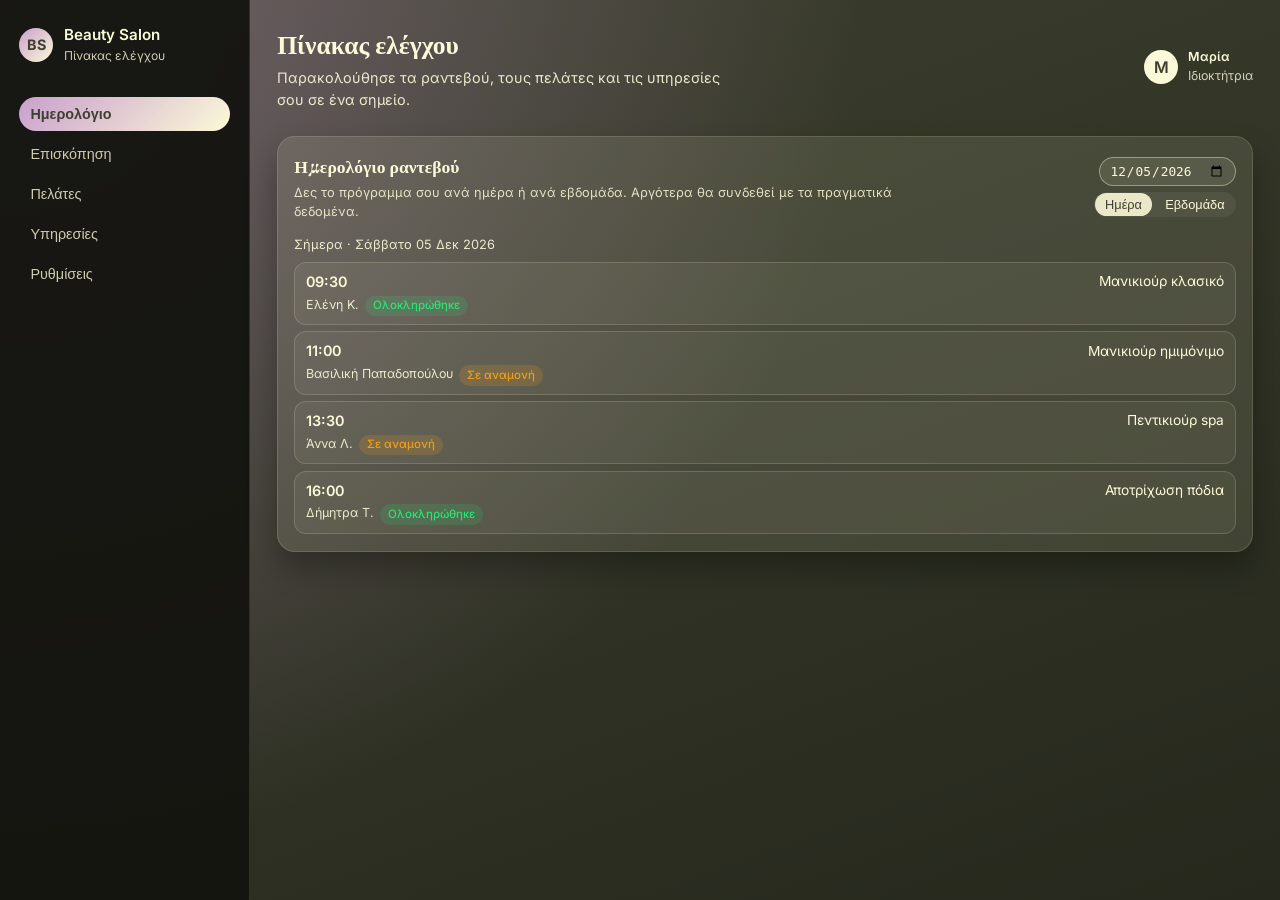
==== admin.html @ 80e21402 "Add files via upload" ====
<!DOCTYPE html>
<html lang="el">
<head>
    <meta charset="UTF-8">
    <title>Πίνακας Ελέγχου - Beauty Salon</title>
    <meta name="viewport" content="width=device-width, initial-scale=1">

    <!-- Fonts & styles -->
    <link rel="preconnect" href="https://fonts.googleapis.com">
    <link rel="preconnect" href="https://fonts.gstatic.com" crossorigin>
    <link
        href="https://fonts.googleapis.com/css2?family=Playfair+Display:wght@500;600&family=Inter:wght@400;500;600&display=swap"
        rel="stylesheet">
    <link rel="stylesheet" href="admin.css">
</head>
<body>
<div class="admin-page">
    <!-- Sidebar -->
    <aside class="admin-sidebar">
        <div class="admin-logo">
            <div class="admin-logo-mark">BS</div>
            <div class="admin-logo-text">
                <span class="admin-logo-title">Beauty Salon</span>
                <span class="admin-logo-subtitle">Πίνακας ελέγχου</span>
            </div>
        </div>

        <!-- Mobile user (shown only on small screens) -->
        <div class="admin-user admin-user--mobile">
            <div class="admin-user-avatar">Μ</div>
            <div class="admin-user-info">
                <span class="admin-user-name">Μαρία</span>
                <span class="admin-user-role">Ιδιοκτήτρια</span>
            </div>
        </div>

        <!-- Mobile navigation toggle (collapses the nav items) -->
        <button class="admin-nav-toggle" type="button" aria-label="Άνοιγμα/κλείσιμο πλοήγησης">
            Μενού
        </button>

        <nav class="admin-nav" aria-label="Κύριες ενότητες">
            <!-- 1η καρτέλα: Ημερολόγιο -->
            <button class="admin-nav-item admin-nav-item--active" data-section="calendar">
                <span class="admin-nav-label">Ημερολόγιο</span>
            </button>

            <!-- 2η καρτέλα: Επισκόπηση / πληροφορίες, στατιστικά, CRM -->
            <button class="admin-nav-item" data-section="dashboard">
                <span class="admin-nav-label">Επισκόπηση</span>
            </button>

            <button class="admin-nav-item" data-section="customers">
                <span class="admin-nav-label">Πελάτες</span>
            </button>
            <button class="admin-nav-item" data-section="services">
                <span class="admin-nav-label">Υπηρεσίες</span>
            </button>
            <button class="admin-nav-item" data-section="settings">
                <span class="admin-nav-label">Ρυθμίσεις</span>
            </button>
        </nav>

    </aside>


    <!-- Main area -->
    <main class="admin-main">
        <!-- Top bar -->
        <header class="admin-topbar">
            <div>
                <h1 class="admin-topbar-title">Πίνακας ελέγχου</h1>
                <p class="admin-topbar-subtitle">
                    Παρακολούθησε τα ραντεβού, τους πελάτες και τις υπηρεσίες σου σε ένα σημείο.
                </p>
            </div>
            <div class="admin-user">
                <div class="admin-user-avatar">Μ</div>
                <div class="admin-user-info">
                    <span class="admin-user-name">Μαρία</span>
                    <span class="admin-user-role">Ιδιοκτήτρια</span>
                </div>
            </div>
        </header>

        <!-- DASHBOARD -->
        <section class="admin-section" data-section="dashboard">


            <!-- Today’s appointments -->
            <section class="admin-block">
                <div class="admin-block-header">
                    <div>
                        <h2 class="admin-block-title">Ραντεβού σήμερα</h2>
                        <p class="admin-block-subtitle">Μια καθαρή λίστα με όλα τα σημερινά ραντεβού.</p>
                    </div>
                    <div class="admin-block-actions">
                        <input type="date" class="control control--date">
                        <select class="control">
                            <option value="">Όλοι οι τύποι</option>
                            <option value="manicure">Μανικιούρ</option>
                            <option value="pedicure">Πεντικιούρ</option>
                            <option value="wax">Αποτρίχωση</option>
                        </select>
                    </div>
                </div>

                <div class="appointments-list">
                    <article class="appointment-card">
                        <div class="appointment-main">
                            <span class="appointment-time">10:00</span>
                            <span class="appointment-service">Μανικιούρ ημιμόνιμο</span>
                        </div>
                        <div class="appointment-meta">
                            <span class="appointment-client">Βασιλική Παπαδοπούλου</span>
                            <span class="appointment-status appointment-status--completed">Ολοκληρώθηκε</span>
                        </div>
                    </article>

                    <article class="appointment-card">
                        <div class="appointment-main">
                            <span class="appointment-time">11:30</span>
                            <span class="appointment-service">Πεντικιούρ spa</span>
                        </div>
                        <div class="appointment-meta">
                            <span class="appointment-client">Άννα Λ.</span>
                            <span class="appointment-status appointment-status--pending">Σε αναμονή</span>
                        </div>
                    </article>

                    <article class="appointment-card">
                        <div class="appointment-main">
                            <span class="appointment-time">15:30</span>
                            <span class="appointment-service">Αποτρίχωση πόδια</span>
                        </div>
                        <div class="appointment-meta">
                            <span class="appointment-client">Δήμητρα Τ.</span>
                            <span class="appointment-status appointment-status--pending">Σε αναμονή</span>
                        </div>
                    </article>
                </div>
            </section>
            <!-- Quick stats -->
            <div class="admin-cards-row">
                <article class="admin-card stat-card">
                    <h2 class="stat-title">Σημερινά ραντεβού</h2>
                    <p class="stat-value">7</p>
                </article>

                <article class="admin-card stat-card">
                    <h2 class="stat-title">Νέοι πελάτες αυτή την εβδομάδα</h2>
                    <p class="stat-value">5</p> 
                </article>

                <article class="admin-card stat-card">
                    <h2 class="stat-title">Ελεύθερα slots σήμερα</h2>
                    <p class="stat-value">6</p>
                </article>
            </div>
        </section>

        <!-- CALENDAR -->
        <section class="admin-section admin-section--visible" data-section="calendar">
            <section class="admin-block">
                <div class="admin-block-header">
                    <div>
                        <h2 class="admin-block-title">Ημερολόγιο ραντεβού</h2>
                        <p class="admin-block-subtitle">
                            Δες το πρόγραμμα σου ανά ημέρα ή ανά εβδομάδα. Αργότερα θα συνδεθεί με τα πραγματικά δεδομένα.
                        </p>
                    </div>
                    <div class="admin-block-actions calendar-actions">
                        <input type="date" class="control control--date calendar-date">
                        <div class="calendar-toggle" role="tablist" aria-label="Επιλογή προβολής ημερολογίου">
                            <button
                                type="button"
                                class="control control--chip control--chip-active"
                                data-calendar-view="day"
                                aria-pressed="true">
                                Ημέρα
                            </button>
                            <button
                                type="button"
                                class="control control--chip"
                                data-calendar-view="week"
                                aria-pressed="false">
                                Εβδομάδα
                            </button>
                        </div>
                    </div>
                </div>

                <!-- DAILY VIEW (like the overview appointments) -->
                <div class="calendar-day-view">
                    <p class="calendar-day-label">Σήμερα · Πέμπτη 11 Δεκ 2025</p>

                    <div class="appointments-list appointments-list--compact">
                        <article class="appointment-card">
                            <div class="appointment-main">
                                <span class="appointment-time">09:30</span>
                                <span class="appointment-service">Μανικιούρ κλασικό</span>
                            </div>
                            <div class="appointment-meta">
                                <span class="appointment-client">Ελένη Κ.</span>
                                <span class="appointment-status appointment-status--completed">Ολοκληρώθηκε</span>
                            </div>
                        </article>

                        <article class="appointment-card">
                            <div class="appointment-main">
                                <span class="appointment-time">11:00</span>
                                <span class="appointment-service">Μανικιούρ ημιμόνιμο</span>
                            </div>
                            <div class="appointment-meta">
                                <span class="appointment-client">Βασιλική Παπαδοπούλου</span>
                                <span class="appointment-status appointment-status--pending">Σε αναμονή</span>
                            </div>
                        </article>

                        <article class="appointment-card">
                            <div class="appointment-main">
                                <span class="appointment-time">13:30</span>
                                <span class="appointment-service">Πεντικιούρ spa</span>
                            </div>
                            <div class="appointment-meta">
                                <span class="appointment-client">Άννα Λ.</span>
                                <span class="appointment-status appointment-status--pending">Σε αναμονή</span>
                            </div>
                        </article>

                        <article class="appointment-card">
                            <div class="appointment-main">
                                <span class="appointment-time">16:00</span>
                                <span class="appointment-service">Αποτρίχωση πόδια</span>
                            </div>
                            <div class="appointment-meta">
                                <span class="appointment-client">Δήμητρα Τ.</span>
                                <span class="appointment-status appointment-status--completed">Ολοκληρώθηκε</span>
                            </div>
                        </article>
                    </div>
                </div>

                <div class="calendar-week-view">
                    <p class="calendar-week-label">Εβδομάδα 09–15 Δεκ 2025</p>

                    <div class="calendar-preview">
                        <!-- ΜΟΝΟ αυτό το ορθογώνιο θα σκρολάρει οριζόντια -->
                        <div class="calendar-week-scroller">
                            <div class="calendar-week-inner">
                                <div class="calendar-preview-header">
                                    <span>Δευ</span>
                                    <span>Τρι</span>
                                    <span>Τετ</span>
                                    <span>Πεμ</span>
                                    <span>Παρ</span>
                                    <span>Σαβ</span>
                                    <span>Κυρ</span>
                                </div>
                                <div class="calendar-preview-body">
                                    <div class="calendar-column">
                                        <div class="calendar-slot calendar-slot--busy">09:30<br>Μανικιούρ</div>
                                        <div class="calendar-slot calendar-slot--busy">13:00<br>Πεντικιούρ</div>
                                        <div class="calendar-slot calendar-slot--free">17:30</div>
                                    </div>
                                    <div class="calendar-column">
                                        <div class="calendar-slot calendar-slot--busy">10:00<br>Αποτρίχωση</div>
                                        <div class="calendar-slot calendar-slot--free">14:30</div>
                                        <div class="calendar-slot calendar-slot--busy">18:00<br>Μανικιούρ</div>
                                    </div>
                                    <div class="calendar-column">
                                        <div class="calendar-slot calendar-slot--free">10:00</div>
                                        <div class="calendar-slot calendar-slot--busy">12:30<br>Πεντικιούρ</div>
                                        <div class="calendar-slot calendar-slot--busy">19:00<br>Μανικιούρ</div>
                                    </div>
                                    <div class="calendar-column">
                                        <div class="calendar-slot calendar-slot--busy">11:00<br>Αποτρίχωση</div>
                                        <div class="calendar-slot calendar-slot--free">15:30</div>
                                        <div class="calendar-slot calendar-slot--busy">19:30<br>Πεντικιούρ</div>
                                    </div>
                                    <div class="calendar-column">
                                        <div class="calendar-slot calendar-slot--busy">09:00<br>Μανικιούρ</div>
                                        <div class="calendar-slot calendar-slot--busy">13:30<br>Αποτρίχωση</div>
                                        <div class="calendar-slot calendar-slot--free">18:30</div>
                                    </div>
                                    <div class="calendar-column">
                                        <div class="calendar-slot calendar-slot--free">11:00</div>
                                        <div class="calendar-slot calendar-slot--busy">15:00<br>Πεντικιούρ</div>
                                        <div class="calendar-slot calendar-slot--busy">18:00<br>Μανικιούρ</div>
                                    </div>
                                    <div class="calendar-column">
                                        <div class="calendar-slot calendar-slot--busy">10:30<br>Μανικιούρ</div>
                                        <div class="calendar-slot calendar-slot--busy">13:30<br>Πεντικιούρ</div>
                                        <div class="calendar-slot calendar-slot--free">17:00</div>
                                    </div>
                                </div>
                            </div>
                        </div>
                    </div>
                </div>

            </section>
        </section>


        <!-- CUSTOMERS -->
        <section class="admin-section" data-section="customers">
            <section class="admin-block">
                <div class="admin-block-header">
                    <div>
                        <h2 class="admin-block-title">Πελάτες</h2>
                        <p class="admin-block-subtitle">
                            Λίστα με τους πελάτες σου. Αργότερα θα μπορείς να βλέπεις ιστορικό ραντεβού.
                        </p>
                    </div>
                    <div class="admin-block-actions">
                        <input type="search" class="control"
                               placeholder="Αναζήτηση ονόματος ή τηλεφώνου...">
                    </div>
                </div>

                <div class="table-shell">
                    <div class="table-header">
                        <span>Όνομα</span>
                        <span>Τηλέφωνο</span>
                        <span>Τελευταίο ραντεβού</span>
                        <span>Σημειώσεις</span>
                    </div>
                    <div class="table-row">
                        <span>Βασιλική Παπαδοπούλου</span>
                        <span>69XXXXXXXX</span>
                        <span>10/12/2025 · Μανικιούρ</span>
                        <span>Προτιμά απογεύματα</span>
                    </div>
                    <div class="table-row">
                        <span>Άννα Λ.</span>
                        <span>69XXXXXXXX</span>
                        <span>09/12/2025 · Πεντικιούρ</span>
                        <span></span>
                    </div>
                    <div class="table-row">
                        <span>Δήμητρα Τ.</span>
                        <span>69XXXXXXXX</span>
                        <span>08/12/2025 · Αποτρίχωση</span>
                        <span>Ευαισθησία στο κερί</span>
                    </div>
                </div>
            </section>
        </section>

        <!-- SERVICES -->
        <section class="admin-section" data-section="services">
            <section class="admin-block">
                <div class="admin-block-header">
                    <div>
                        <h2 class="admin-block-title">Υπηρεσίες & τιμές</h2>
                        <p class="admin-block-subtitle">
                            Διαχείριση υπηρεσιών, διάρκειας και τιμών. Θα συνδεθεί με τη φόρμα κράτησης.
                        </p>
                    </div>
                    <div class="admin-block-actions">
                        <button class="control control--chip">+ Νέα υπηρεσία</button>
                    </div>
                </div>

                <div class="table-shell table-shell--compact">
                    <div class="table-header">
                        <span>Κατηγορία</span>
                        <span>Υπηρεσία</span>
                        <span>Διάρκεια</span>
                        <span>Τιμή</span>
                    </div>
                    <div class="table-row">
                        <span>Μανικιούρ</span>
                        <span>Μανικιούρ ημιμόνιμο</span>
                        <span>60'</span>
                        <span>25€</span>
                    </div>
                    <div class="table-row">
                        <span>Πεντικιούρ</span>
                        <span>Πεντικιούρ spa</span>
                        <span>70'</span>
                        <span>30€</span>
                    </div>
                    <div class="table-row">
                        <span>Αποτρίχωση</span>
                        <span>Αποτρίχωση πόδια</span>
                        <span>45'</span>
                        <span>22€</span>
                    </div>
                </div>
            </section>
        </section>

        <!-- SETTINGS -->
        <section class="admin-section" data-section="settings">
            <section class="admin-block">
                <div class="admin-block-header">
                    <div>
                        <h2 class="admin-block-title">Ρυθμίσεις καταστήματος</h2>
                        <p class="admin-block-subtitle">
                            Βασικές ρυθμίσεις που θα συνδεθούν με τη βάση δεδομένων (ωράριο, προσωπικό, κ.λπ.).
                        </p>
                    </div>
                </div>

                <div class="settings-grid">
                    <div class="field">
                        <label class="field-label">Όνομα καταστήματος</label>
                        <input type="text" class="control-input" value="Beauty Salon Θεσσαλονίκη">
                    </div>
                    <div class="field">
                        <label class="field-label">Τηλέφωνο επικοινωνίας</label>
                        <input type="tel" class="control-input" value="2310XXXXXX">
                    </div>
                    <div class="field">
                        <label class="field-label">Διεύθυνση</label>
                        <input type="text" class="control-input" value="Κέντρο Θεσσαλονίκης">
                    </div>
                    <div class="field">
                        <label class="field-label">Ωράριο λειτουργίας (π.χ. 10:00–20:00)</label>
                        <input type="text" class="control-input" value="Δευ–Σαβ · 10:00–20:00">
                    </div>
                </div>

                <p class="settings-note">
                    Αυτές οι τιμές είναι μόνο για εμφάνιση στο frontend προς το παρόν.
                    Όταν φτιάξουμε τη βάση δεδομένων, θα τις αποθηκεύουμε μόνιμα.
                </p>
            </section>
        </section>
    </main>
</div>

<script>
    document.addEventListener('DOMContentLoaded', function () {
        /* === ΠΛΟΗΓΗΣΗ (όπως πριν) ======================================= */
        const navItems = document.querySelectorAll('.admin-nav-item');
        const sections = document.querySelectorAll('.admin-section');
        const nav = document.querySelector('.admin-nav');
        const navToggle = document.querySelector('.admin-nav-toggle');

        // Mobile: open/close navigation
        if (nav && navToggle) {
            navToggle.addEventListener('click', () => {
                nav.classList.toggle('admin-nav--open');
            });
        }

        // Switch sections + close menu on selection (mobile)
        navItems.forEach(item => {
            item.addEventListener('click', () => {
                const target = item.dataset.section;

                navItems.forEach(i => {
                    i.classList.toggle('admin-nav-item--active', i === item);
                });

                sections.forEach(section => {
                    section.classList.toggle(
                        'admin-section--visible',
                        section.dataset.section === target
                    );
                });

                if (nav && nav.classList.contains('admin-nav--open')) {
                    nav.classList.remove('admin-nav--open');
                }
            });
        });

        /* === ΒΟΗΘΗΤΙΚΑ ΓΙΑ ΗΜΕΡΟΜΗΝΙΕΣ ================================ */
        const dayNamesFull = [
            'Κυριακή', 'Δευτέρα', 'Τρίτη', 'Τετάρτη',
            'Πέμπτη', 'Παρασκευή', 'Σάββατο'
        ];
        const monthNamesShort = [
            'Ιαν', 'Φεβ', 'Μαρ', 'Απρ', 'Μάι', 'Ιουν',
            'Ιουλ', 'Αυγ', 'Σεπ', 'Οκτ', 'Νοε', 'Δεκ'
        ];

        function startOfDay(d) {
            return new Date(d.getFullYear(), d.getMonth(), d.getDate());
        }

        function toISODate(d) {
            const y = d.getFullYear();
            const m = String(d.getMonth() + 1).padStart(2, '0');
            const day = String(d.getDate()).padStart(2, '0');
            return `${y}-${m}-${day}`;
        }

        const today = startOfDay(new Date());
        const todayISO = toISODate(today);

        /* === ΟΛΑ ΤΑ date inputs: σημερινή τιμή + μπλοκάρουμε παρελθόν === */
        const allDateInputs = document.querySelectorAll('input[type="date"].control--date');
        allDateInputs.forEach(input => {
            input.value = todayISO;
            input.min = todayISO;

            // Μην δέχεσαι πληκτρολόγηση (αλλά άφησε τα clicks για τον picker)
            input.addEventListener('keydown', function (e) {
                // Επιτρέπουμε μόνο Tab για πλοήγηση με πληκτρολόγιο
                if (e.key !== 'Tab') {
                    e.preventDefault();
                }
            });
        });


        /* === CALENDAR: day/week toggle + labels από το date ============ */
        const calendarDateInput = document.querySelector('.calendar-date');
        const calendarDayView = document.querySelector('.calendar-day-view');
        const calendarWeekView = document.querySelector('.calendar-week-view');
        const calendarDayLabel = document.querySelector('.calendar-day-label');
        const calendarWeekLabel = document.querySelector('.calendar-week-label');
        const calendarViewButtons = document.querySelectorAll('[data-calendar-view]');

        let currentCalendarView = 'day';

        function updateCalendarLabels(selectedDate) {
            const base = startOfDay(selectedDate);
            const isToday = base.getTime() === today.getTime();
            const weekday = base.getDay(); // 0 = Κυριακή
            const dd = String(base.getDate()).padStart(2, '0');
            const monthIndex = base.getMonth();
            const year = base.getFullYear();
            const dayNameFull = dayNamesFull[weekday];

            // Label για Ημέρα
            if (calendarDayLabel) {
                const prefix = isToday ? 'Σήμερα · ' : '';
                calendarDayLabel.textContent =
                    `${prefix}${dayNameFull} ${dd} ${monthNamesShort[monthIndex]} ${year}`;
            }

            // Label για Εβδομάδα (Δευτέρα–Κυριακή)
            if (calendarWeekLabel) {
                // Μετατροπή: 0=Κυρ -> 6, 1=Δευ -> 0 κ.λπ.
                const daysFromMonday = (weekday + 6) % 7;
                const monday = new Date(base);
                monday.setDate(base.getDate() - daysFromMonday);
                const sunday = new Date(monday);
                sunday.setDate(monday.getDate() + 6);

                const ddStart = String(monday.getDate()).padStart(2, '0');
                const ddEnd = String(sunday.getDate()).padStart(2, '0');
                const monthStart = monthNamesShort[monday.getMonth()];
                const monthEnd = monthNamesShort[sunday.getMonth()];
                const yearStart = monday.getFullYear();
                const yearEnd = sunday.getFullYear();

                let label;
                if (yearStart === yearEnd && monthStart === monthEnd) {
                    label = `Εβδομάδα ${ddStart}–${ddEnd} ${monthStart} ${yearStart}`;
                } else if (yearStart === yearEnd) {
                    label = `Εβδομάδα ${ddStart} ${monthStart} – ${ddEnd} ${monthEnd} ${yearStart}`;
                } else {
                    label = `Εβδομάδα ${ddStart} ${monthStart} ${yearStart} – ${ddEnd} ${monthEnd} ${yearEnd}`;
                }
                calendarWeekLabel.textContent = label;
            }
        }

        if (calendarDateInput) {
            // Initial labels με τη σημερινή μέρα
            calendarDateInput.value = todayISO;
            updateCalendarLabels(today);

            // Όλο το tile να ανοίγει τον picker
            calendarDateInput.addEventListener('click', function () {
                if (typeof calendarDateInput.showPicker === 'function') {
                    calendarDateInput.showPicker();
                }
            });

            // Όταν αλλάζει η ημερομηνία
            calendarDateInput.addEventListener('change', function () {
                if (!calendarDateInput.value) return;

                const picked = new Date(calendarDateInput.value + 'T00:00:00');
                const basePicked = startOfDay(picked);

                // Αν παρ' όλα αυτά επιλεγεί παρελθοντική ημερομηνία, επαναφορά στο σήμερα
                if (basePicked < today) {
                    calendarDateInput.value = todayISO;
                    updateCalendarLabels(today);
                    return;
                }

                updateCalendarLabels(basePicked);
            });
        }

        // Toggle Ημέρα / Εβδομάδα
        if (calendarViewButtons.length && calendarDayView && calendarWeekView) {
            calendarViewButtons.forEach(button => {
                button.addEventListener('click', () => {
                    const view = button.dataset.calendarView;
                    currentCalendarView = view;

                    calendarViewButtons.forEach(btn => {
                        const isActive = btn === button;
                        btn.classList.toggle('control--chip-active', isActive);
                        btn.setAttribute('aria-pressed', isActive ? 'true' : 'false');
                    });

                    if (view === 'week') {
                        calendarDayView.style.display = 'none';
                        calendarWeekView.style.display = 'block';
                    } else {
                        calendarDayView.style.display = 'block';
                        calendarWeekView.style.display = 'none';
                    }
                });
            });
        }
    });
</script>




</body>
</html>
---- admin.css ----
/* Palette
   Dark:  #3D402F
   Light: #FCF9D8
   Accent:#C99FCD
*/

*,
*::before,
*::after {
    box-sizing: border-box;
}

html,
body {
    margin: 0;
    padding: 0;
    overflow-x: hidden;
}

body {
    font-family: "Inter", system-ui, -apple-system, BlinkMacSystemFont, "Segoe UI", sans-serif;
    background:
        radial-gradient(circle at top left, rgba(201, 159, 205, 0.4), transparent 55%),
        linear-gradient(160deg, #3D402F, #26281D);
    color: #FCF9D8;
    min-height: 100vh;
    line-height: 1.5;
}

/* Layout */

.admin-page {
    min-height: 100vh;
    display: flex;
}

.admin-sidebar {
    width: 250px;
    padding: 1.5rem 1.2rem;
    background: rgba(20, 20, 16, 0.96);
    border-right: 1px solid rgba(252, 249, 216, 0.12);
    display: flex;
    flex-direction: column;
    gap: 2rem;
}

.admin-main {
    flex: 1;
    padding: 1.5rem 1.7rem 2rem;
    max-width: 1100px;
    margin: 0 auto;
}

/* Logo */

.admin-logo {
    display: flex;
    align-items: center;
    gap: 0.7rem;
}

.admin-logo-mark {
    width: 34px;
    height: 34px;
    border-radius: 999px;
    background: linear-gradient(135deg, #C99FCD, #FCF9D8);
    color: #3D402F;
    display: flex;
    align-items: center;
    justify-content: center;
    font-weight: 700;
    font-size: 0.9rem;
}

.admin-logo-text {
    display: flex;
    flex-direction: column;
}

.admin-logo-title {
    font-weight: 600;
    font-size: 0.95rem;
}

.admin-logo-subtitle {
    font-size: 0.76rem;
    opacity: 0.8;
}

/* Sidebar navigation */

.admin-nav {
    display: flex;
    flex-direction: column;
    gap: 0.4rem;
}

.admin-nav-item {
    border: none;
    background: transparent;
    color: rgba(252, 249, 216, 0.8);
    padding: 0.55rem 0.7rem;
    border-radius: 999px;
    cursor: pointer;
    text-align: left;
    font-size: 0.9rem;
    transition:
        background-color 0.15s ease,
        color 0.15s ease,
        transform 0.1s ease;
}

.admin-nav-item:hover {
    background-color: rgba(252, 249, 216, 0.08);
    transform: translateX(2px);
}

.admin-nav-item--active {
    background: linear-gradient(135deg, #C99FCD, #FCF9D8);
    color: #3D402F;
    font-weight: 600;
}

/* Top bar */

.admin-topbar {
    display: flex;
    align-items: center;
    justify-content: space-between;
    gap: 1rem;
    margin-bottom: 1.6rem;
}

.admin-topbar-title {
    margin: 0;
    font-family: "Playfair Display", serif;
    font-weight: 600;
    font-size: 1.6rem;
}

.admin-topbar-subtitle {
    margin: 0.3rem 0 0;
    font-size: 0.9rem;
    max-width: 28rem;
    opacity: 0.9;
}

/* User profile */

.admin-user {
    display: flex;
    align-items: center;
    gap: 0.6rem;
}

.admin-user-avatar {
    width: 34px;
    height: 34px;
    border-radius: 999px;
    background-color: #FCF9D8;
    color: #3D402F;
    display: flex;
    align-items: center;
    justify-content: center;
    font-weight: 600;
}

.admin-user-info {
    display: flex;
    flex-direction: column;
    font-size: 0.78rem;
}

.admin-user-name {
    font-weight: 600;
}

.admin-user-role {
    opacity: 0.8;
}

/* Mobile-specific user & nav toggle (hidden by default) */
.admin-user--mobile {
    display: none;
}

.admin-nav-toggle {
    display: none;
}


/* Sections */

.admin-section {
    display: none;
}

.admin-section--visible {
    display: block;
}

/* Cards & blocks */

.admin-cards-row {
    display: grid;
    grid-template-columns: repeat(3, minmax(0, 1fr));
    gap: 1rem;
    margin-bottom: 1.5rem;
}

.admin-card {
    background-color: rgba(252, 249, 216, 0.1);
    border-radius: 18px;
    padding: 0.9rem 1rem;
    border: 1px solid rgba(252, 249, 216, 0.14);
    box-shadow: 0 14px 26px rgba(0, 0, 0, 0.25);
}

.stat-title {
    margin: 0 0 0.3rem;
    font-size: 0.85rem;
    opacity: 0.9;
}

.stat-value {
    margin: 0;
    font-family: "Playfair Display", serif;
    font-size: 1.5rem;
}

.stat-note {
    margin: 0.3rem 0 0;
    font-size: 0.76rem;
    opacity: 0.85;
}

.admin-block {
    background-color: rgba(252, 249, 216, 0.1);
    border-radius: 18px;
    padding: 1rem 1rem 1.1rem;
    border: 1px solid rgba(252, 249, 216, 0.14);
    box-shadow: 0 16px 30px rgba(0, 0, 0, 0.3);
    margin-bottom: 1.4rem;
}

.admin-block-header {
    display: flex;
    align-items: center;
    justify-content: space-between;
    gap: 1rem;
    margin-bottom: 0.9rem;
}

.admin-block-title {
    margin: 0;
    font-family: "Playfair Display", serif;
    font-size: 1.1rem;
}

.admin-block-subtitle {
    margin: 0.2rem 0 0;
    font-size: 0.8rem;
    opacity: 0.85;
}

.admin-block-actions {
    display: flex;
    flex-wrap: wrap;
    gap: 0.4rem;
    justify-content: flex-end;
}

/* Controls */

.control {
    border-radius: 999px;
    border: 1px solid rgba(252, 249, 216, 0.4);
    background-color: rgba(252, 249, 216, 0.1);
    color: #FCF9D8;
    padding: 0.35rem 0.7rem;
    font-size: 0.8rem;
    min-width: 0;
    cursor: pointer;
}

.control--date {
    padding: 0.3rem 0.6rem;
    cursor: pointer; /* ολόκληρο το tile δείχνει ότι είναι clickable */
}

.control--date::-webkit-calendar-picker-indicator {
    cursor: pointer; /* και το εικονίδιο */
}


.control--chip {
    background-color: transparent;
}

.control--chip-active {
    background-color: rgba(252, 249, 216, 0.9);
    color: #3D402F;
    border-color: rgba(252, 249, 216, 0.9);
}

/* Inputs in settings */

.control-input {
    width: 100%;
    border-radius: 10px;
    border: 1px solid rgba(252, 249, 216, 0.4);
    background-color: rgba(252, 249, 216, 0.08);
    color: #FCF9D8;
    padding: 0.4rem 0.6rem;
    font-size: 0.85rem;
}

/* Appointments list */

.appointments-list {
    display: flex;
    flex-direction: column;
    gap: 0.5rem;
}

.appointment-card {
    padding: 0.55rem 0.7rem;
    border-radius: 12px;
    background-color: rgba(252, 249, 216, 0.06);
    border: 1px solid rgba(252, 249, 216, 0.16);
    display: flex;
    flex-direction: column;
    gap: 0.2rem;
}

.appointment-main {
    display: flex;
    align-items: center;
    justify-content: space-between;
    gap: 0.6rem;
}

.appointment-time {
    font-weight: 600;
    font-size: 0.9rem;
}

.appointment-service {
    font-size: 0.86rem;
}

.appointment-meta {
    display: flex;
    flex-wrap: wrap;
    gap: 0.4rem;
    font-size: 0.78rem;
    opacity: 0.9;
}

.appointment-status {
    padding: 0.1rem 0.5rem;
    border-radius: 999px;
    font-size: 0.72rem;
    font-weight: 500;
    white-space: nowrap;
}

.appointment-status--completed {
    background-color: rgba(36, 243, 119, 0.15);
    color: #24f377;
}

.appointment-status--pending {
    background-color: rgba(254, 165, 23, 0.18);
    color: #fea517;
}

/* Compact list variant for calendar day view */
.appointments-list--compact {
    gap: 0.4rem;
}

.appointments-list--compact .appointment-card {
    padding: 0.5rem 0.65rem;
}


/* Calendar preview (admin, not client one) */

.calendar-preview {
    margin-top: 0.3rem;
}

.calendar-scroll {
    width: 100%;
}

.calendar-preview-header {
    display: grid;
    grid-template-columns: repeat(7, minmax(0, 1fr));
    gap: 0.2rem;
    font-size: 0.7rem;
    opacity: 0.85;
}

.calendar-preview-header span {
    text-align: center;
}

.calendar-preview-body {
    margin-top: 0.4rem;
    display: grid;
    grid-template-columns: repeat(7, minmax(0, 1fr));
    gap: 0.3rem;
}

.calendar-column {
    display: flex;
    flex-direction: column;
    gap: 0.3rem;
}

.calendar-slot {
    border-radius: 10px;
    padding: 0.35rem 0.3rem;
    font-size: 0.72rem;
    text-align: center;
}

.calendar-slot--busy {
    background-color: rgba(201, 159, 205, 0.3);
    border: 1px solid rgba(201, 159, 205, 0.8);
}

.calendar-slot--free {
    background-color: rgba(252, 249, 216, 0.05);
    border: 1px dashed rgba(252, 249, 216, 0.25);
}


/* Calendar: day / week mode */

.calendar-actions {
    display: flex;
    flex-wrap: wrap;
    gap: 0.4rem;
    justify-content: flex-end;
    align-items: center;
}

.calendar-toggle {
    display: inline-flex;
    align-items: center;
    gap: 0.15rem;
    padding: 0.05rem;
    border-radius: 999px;
    background-color: rgba(252, 249, 216, 0.06);
}

.calendar-toggle .control--chip {
    border-radius: 999px;
    border: none;
    padding: 0.25rem 0.65rem;
    background-color: transparent;
}

.calendar-toggle .control--chip.control--chip-active {
    background-color: rgba(252, 249, 216, 0.9);
    color: #3D402F;
}

.calendar-day-view,
.calendar-week-view {
    margin-top: 0.6rem;
}

.calendar-week-view {
    display: none; /* default: εμφανίζεται η Ημέρα */
}

.calendar-day-label,
.calendar-week-label {
    margin: 0 0 0.45rem;
    font-size: 0.8rem;
    opacity: 0.9;
}


/* Table-like lists (customers, services) */

.table-shell {
    border-radius: 14px;
    overflow: hidden;
    border: 1px solid rgba(252, 249, 216, 0.16);
    background-color: rgba(252, 249, 216, 0.03);
    font-size: 0.78rem;
}

.table-shell--compact {
    font-size: 0.76rem;
}

.table-header,
.table-row {
    display: grid;
    grid-template-columns: 1.4fr 1fr 1.2fr 1.2fr;
    gap: 0.5rem;
    padding: 0.45rem 0.7rem;
}

.table-header {
    background-color: rgba(252, 249, 216, 0.12);
    font-weight: 600;
}

.table-row:nth-child(odd) {
    background-color: rgba(252, 249, 216, 0.03);
}

.table-row:nth-child(even) {
    background-color: rgba(252, 249, 216, 0.06);
}

/* Settings */

.settings-grid {
    display: grid;
    grid-template-columns: 1fr 1fr;
    gap: 0.8rem 1rem;
    margin-top: 0.4rem;
}

.field {
    margin-bottom: 0.3rem;
}

.field-label {
    display: block;
    font-size: 0.78rem;
    margin-bottom: 0.15rem;
}

.settings-note {
    margin-top: 0.8rem;
    font-size: 0.74rem;
    opacity: 0.85;
}

/* Responsive */

@media (max-width: 900px) {
    .admin-page {
        flex-direction: column;
    }

    .admin-sidebar {
        width: 100%;
        flex-direction: row;
        align-items: center;
        justify-content: space-between;
        padding: 0.8rem 1rem;
    }

    .admin-nav {
        flex-direction: row;
        justify-content: flex-end;
        flex-wrap: wrap;
        gap: 0.2rem;
    }

    .admin-main {
        padding: 1.2rem 1rem 1.7rem;
    }

    .admin-cards-row {
        grid-template-columns: 1fr;
    }

    .admin-block-header {
        flex-direction: column;
        align-items: flex-start;
    }

    .appointments-list {
        gap: 0.45rem;
    }

    .table-header,
    .table-row {
        grid-template-columns: 1.2fr 1fr 1.1fr 1.1fr;
    }

    .settings-grid {
        grid-template-columns: 1fr;
    }
}

@media (max-width: 600px) {
    /* Main content – slightly more padding, feels like app screen */
    .admin-main {
        padding: 1rem 0.85rem 1.5rem;
    }

    /* Sticky mobile header with brand + user */
    .admin-sidebar {
        width: 100%;
        flex-wrap: wrap;
        align-items: center;
        justify-content: space-between;
        padding: 0.6rem 0.9rem 0.4rem;
        border-right: none;
        border-bottom: 1px solid rgba(252, 249, 216, 0.14);
        background: rgba(20, 20, 16, 0.98);
        position: sticky;
        top: 0;
        z-index: 30;
        box-shadow: 0 10px 22px rgba(0, 0, 0, 0.45);
    }

    .admin-logo {
        flex: 1 1 auto;
    }

    /* User on the right in header, only name to keep it clean */
    .admin-user--mobile {
        display: flex;
        align-items: center;
        gap: 0.4rem;
        font-size: 0.8rem;
    }

    .admin-user--mobile .admin-user-role {
        display: none;
    }

    /* Hide user again inside content header */
    .admin-topbar .admin-user {
        display: none;
    }

    /* "Μενού" – compact pill, not full-width */
    .admin-nav-toggle {
        display: inline-flex;
        align-items: center;
        gap: 0.35rem;
        margin-top: 0.5rem;
        padding: 0.28rem 0.9rem;
        border-radius: 999px;
        border: 1px solid rgba(252, 249, 216, 0.35);
        background: rgba(252, 249, 216, 0.08);
        color: #FCF9D8;
        font-size: 0.8rem;
        cursor: pointer;
    }

    .admin-nav-toggle::after {
        content: "▾";
        font-size: 0.72rem;
        opacity: 0.9;
    }

    /* Collapsed nav as small card under header */
    .admin-nav {
        display: none;
        flex-direction: column;
        gap: 0.2rem;
        flex-basis: 100%;
        margin-top: 0.25rem;
        padding: 0.35rem 0.55rem 0.4rem;
        border-radius: 12px;
        background: rgba(0, 0, 0, 0.55);
    }

    .admin-nav.admin-nav--open {
        display: flex;
    }

    .admin-nav-item {
        text-align: left;
        padding: 0.35rem 0.5rem;
        font-size: 0.8rem;
    }

    /* Content header below the sticky bar */
    .admin-topbar {
        flex-direction: column;
        align-items: flex-start;
        gap: 0.3rem;
        margin-top: 1rem;
        margin-bottom: 1.2rem;
    }

    .admin-topbar-title {
        font-size: 1.4rem;
    }

    .admin-topbar-subtitle {
        font-size: 0.82rem;
        max-width: none;
    }

    /* Cards a bit tighter on mobile */
    .admin-block {
        padding: 0.85rem 0.9rem 1rem;
    }

    .appointment-card {
        padding: 0.5rem 0.65rem;
    }

        /* Calendar – mobile layout improvements */

    /* Stack date + view toggle nicely */
    .calendar-actions {
        flex-direction: column;
        align-items: stretch;
        gap: 0.5rem;
    }

    .calendar-actions .control--date {
        width: 100%;
        font-size: 0.85rem;
    }

    .calendar-toggle {
        align-self: flex-start;
    }

    .calendar-day-view,
    .calendar-week-view {
        margin-top: 0.8rem;
    }

    .calendar-day-label,
    .calendar-week-label {
        font-size: 0.8rem;
    }

    /* Daily compact list */
    .appointments-list--compact {
        gap: 0.35rem;
    }

    .appointments-list--compact .appointment-card {
        padding: 0.45rem 0.55rem;
    }

    .appointments-list--compact .appointment-main {
        gap: 0.4rem;
    }

    .appointments-list--compact .appointment-time {
        font-size: 0.9rem;
    }

    .appointments-list--compact .appointment-service {
        font-size: 0.85rem;
    }

    .appointments-list--compact .appointment-meta {
        flex-wrap: wrap;
        gap: 0.3rem;
        margin-top: 0.2rem;
    }


        /* Weekly calendar – on mobile only the weekly grid scrolls horizontally */
    .calendar-week-view .calendar-preview {
        overflow-x: auto;                  /* scrollable area */
        -webkit-overflow-scrolling: touch; /* smooth swipe */
    }

    /* Turn the weekly grid into a horizontal strip */
    .calendar-week-view .calendar-preview-header,
    .calendar-week-view .calendar-preview-body {
        display: flex;                     /* override desktop grid */
        gap: 0.35rem;
        min-width: max-content;            /* width grows with columns */
    }

    /* Each day = fixed-width column; total width > card on mobile */
    .calendar-week-view .calendar-preview-header span,
    .calendar-week-view .calendar-column {
        flex: 0 0 110px;                   /* ~7 × 110px = 770px */
    }

    .calendar-week-view .calendar-column {
        display: flex;
        flex-direction: column;
        gap: 0.3rem;
    }



}
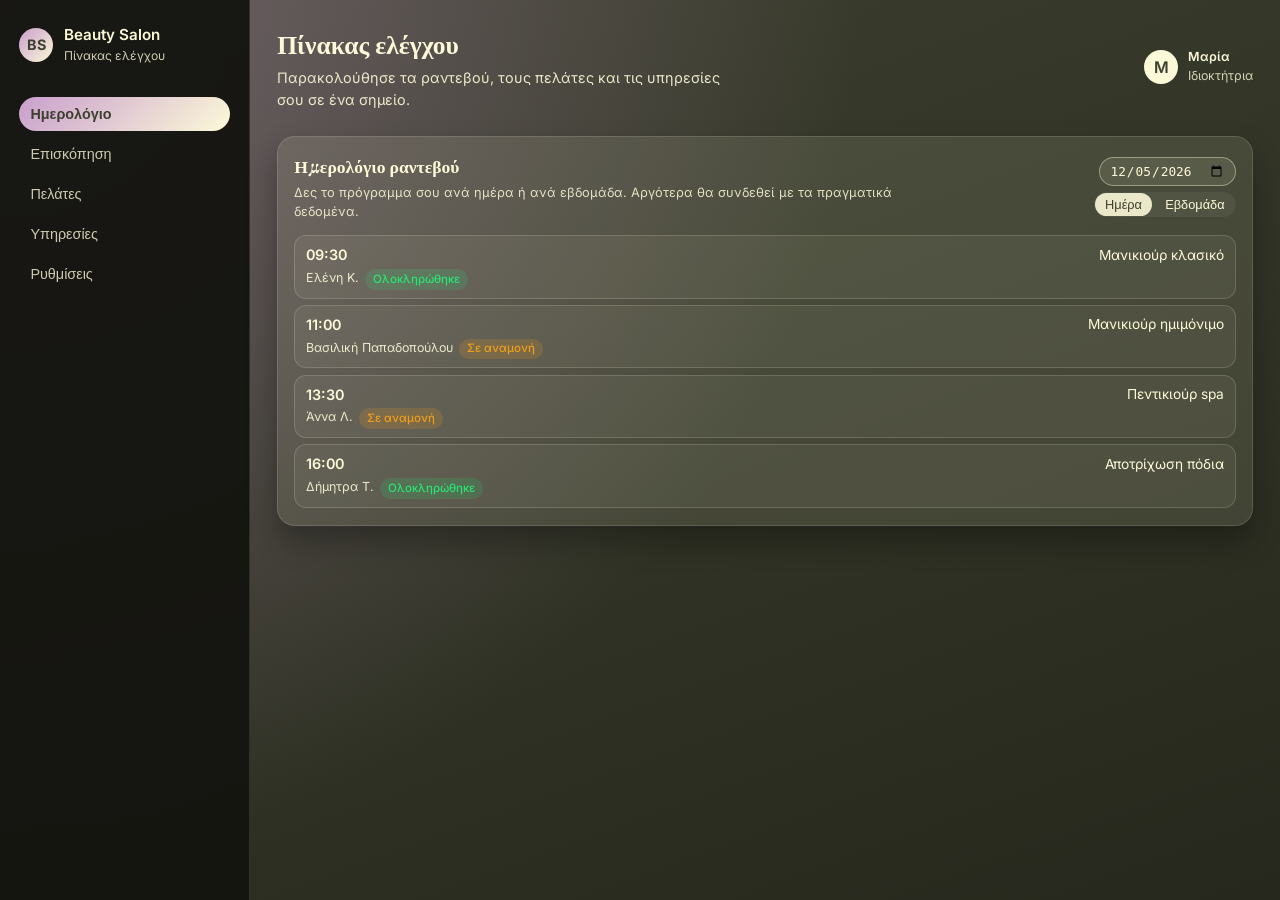
==== commit 5a779676: "Add files via upload" ====
--- a/admin.html
+++ b/admin.html
@@ -86,60 +86,6 @@
         <!-- DASHBOARD -->
         <section class="admin-section" data-section="dashboard">
 
-
-            <!-- Today’s appointments -->
-            <section class="admin-block">
-                <div class="admin-block-header">
-                    <div>
-                        <h2 class="admin-block-title">Ραντεβού σήμερα</h2>
-                        <p class="admin-block-subtitle">Μια καθαρή λίστα με όλα τα σημερινά ραντεβού.</p>
-                    </div>
-                    <div class="admin-block-actions">
-                        <input type="date" class="control control--date">
-                        <select class="control">
-                            <option value="">Όλοι οι τύποι</option>
-                            <option value="manicure">Μανικιούρ</option>
-                            <option value="pedicure">Πεντικιούρ</option>
-                            <option value="wax">Αποτρίχωση</option>
-                        </select>
-                    </div>
-                </div>
-
-                <div class="appointments-list">
-                    <article class="appointment-card">
-                        <div class="appointment-main">
-                            <span class="appointment-time">10:00</span>
-                            <span class="appointment-service">Μανικιούρ ημιμόνιμο</span>
-                        </div>
-                        <div class="appointment-meta">
-                            <span class="appointment-client">Βασιλική Παπαδοπούλου</span>
-                            <span class="appointment-status appointment-status--completed">Ολοκληρώθηκε</span>
-                        </div>
-                    </article>
-
-                    <article class="appointment-card">
-                        <div class="appointment-main">
-                            <span class="appointment-time">11:30</span>
-                            <span class="appointment-service">Πεντικιούρ spa</span>
-                        </div>
-                        <div class="appointment-meta">
-                            <span class="appointment-client">Άννα Λ.</span>
-                            <span class="appointment-status appointment-status--pending">Σε αναμονή</span>
-                        </div>
-                    </article>
-
-                    <article class="appointment-card">
-                        <div class="appointment-main">
-                            <span class="appointment-time">15:30</span>
-                            <span class="appointment-service">Αποτρίχωση πόδια</span>
-                        </div>
-                        <div class="appointment-meta">
-                            <span class="appointment-client">Δήμητρα Τ.</span>
-                            <span class="appointment-status appointment-status--pending">Σε αναμονή</span>
-                        </div>
-                    </article>
-                </div>
-            </section>
             <!-- Quick stats -->
             <div class="admin-cards-row">
                 <article class="admin-card stat-card">
@@ -192,7 +138,6 @@
 
                 <!-- DAILY VIEW (like the overview appointments) -->
                 <div class="calendar-day-view">
-                    <p class="calendar-day-label">Σήμερα · Πέμπτη 11 Δεκ 2025</p>
 
                     <div class="appointments-list appointments-list--compact">
                         <article class="appointment-card">
@@ -535,21 +480,20 @@
                     `${prefix}${dayNameFull} ${dd} ${monthNamesShort[monthIndex]} ${year}`;
             }
 
-            // Label για Εβδομάδα (Δευτέρα–Κυριακή)
+            // Label για Εβδομάδα (Δευτέρα–Κυριακή) – χρειάζεται στο desktop
             if (calendarWeekLabel) {
-                // Μετατροπή: 0=Κυρ -> 6, 1=Δευ -> 0 κ.λπ.
-                const daysFromMonday = (weekday + 6) % 7;
+                const daysFromMonday = (weekday + 6) % 7; // 0=Κυρ->6, 1=Δευ->0 κλπ
                 const monday = new Date(base);
                 monday.setDate(base.getDate() - daysFromMonday);
                 const sunday = new Date(monday);
                 sunday.setDate(monday.getDate() + 6);
 
                 const ddStart = String(monday.getDate()).padStart(2, '0');
-                const ddEnd = String(sunday.getDate()).padStart(2, '0');
+                const ddEnd   = String(sunday.getDate()).padStart(2, '0');
                 const monthStart = monthNamesShort[monday.getMonth()];
-                const monthEnd = monthNamesShort[sunday.getMonth()];
-                const yearStart = monday.getFullYear();
-                const yearEnd = sunday.getFullYear();
+                const monthEnd   = monthNamesShort[sunday.getMonth()];
+                const yearStart  = monday.getFullYear();
+                const yearEnd    = sunday.getFullYear();
 
                 let label;
                 if (yearStart === yearEnd && monthStart === monthEnd) {
@@ -563,41 +507,106 @@
             }
         }
 
+        // Βοηθός: ορίζει ημερομηνία στο input + labels, χωρίς να πάει πριν από σήμερα
+        function setCalendarDate(baseDate) {
+            if (!calendarDateInput) return;
+
+            const base = startOfDay(baseDate);
+            if (base < today) {
+                calendarDateInput.value = todayISO;
+                updateCalendarLabels(today);
+                return;
+            }
+
+            const iso = toISODate(base);
+            calendarDateInput.value = iso;
+            updateCalendarLabels(base);
+        }
+
         if (calendarDateInput) {
             // Initial labels με τη σημερινή μέρα
             calendarDateInput.value = todayISO;
             updateCalendarLabels(today);
 
-            // Όλο το tile να ανοίγει τον picker
+            // Όλο το tile να ανοίγει τον picker (όπου υποστηρίζεται)
             calendarDateInput.addEventListener('click', function () {
                 if (typeof calendarDateInput.showPicker === 'function') {
                     calendarDateInput.showPicker();
                 }
             });
 
-            // Όταν αλλάζει η ημερομηνία
+            // Όταν αλλάζει η ημερομηνία από τον picker
             calendarDateInput.addEventListener('change', function () {
                 if (!calendarDateInput.value) return;
-
                 const picked = new Date(calendarDateInput.value + 'T00:00:00');
-                const basePicked = startOfDay(picked);
-
-                // Αν παρ' όλα αυτά επιλεγεί παρελθοντική ημερομηνία, επαναφορά στο σήμερα
-                if (basePicked < today) {
-                    calendarDateInput.value = todayISO;
-                    updateCalendarLabels(today);
+                setCalendarDate(picked);
+            });
+        }
+
+        // === Mobile: swipe αριστερά/δεξιά στην ημερήσια προβολή ===
+        if (calendarDayView && calendarDateInput) {
+            let touchStartX = 0;
+            let touchStartY = 0;
+            const SWIPE_THRESHOLD = 40;  // ελάχιστη οριζόντια κίνηση (px)
+            const SWIPE_RESTRAINT = 80;  // μέγιστη κατακόρυφη απόκλιση (px)
+
+            function handleStart(e) {
+                const p = e.touches ? e.touches[0] : e;
+                touchStartX = p.clientX;
+                touchStartY = p.clientY;
+            }
+
+            function handleEnd(e) {
+                const p = e.changedTouches ? e.changedTouches[0] : e;
+                const dx = p.clientX - touchStartX;
+                const dy = p.clientY - touchStartY;
+
+                // Χρειαζόμαστε καθαρό οριζόντιο swipe
+                if (Math.abs(dx) < SWIPE_THRESHOLD || Math.abs(dy) > SWIPE_RESTRAINT) {
                     return;
                 }
 
-                updateCalendarLabels(basePicked);
-            });
-        }
+                // Τρέχουσα ημερομηνία από το input
+                let current = today;
+                if (calendarDateInput.value) {
+                    current = startOfDay(new Date(calendarDateInput.value + 'T00:00:00'));
+                }
+
+                let next = new Date(current);
+                if (dx < 0) {
+                    // swipe προς τα αριστερά -> επόμενη μέρα
+                    next.setDate(current.getDate() + 1);
+                } else {
+                    // swipe προς τα δεξιά -> προηγούμενη μέρα (όχι πριν από σήμερα)
+                    next.setDate(current.getDate() - 1);
+                    if (next < today) {
+                        next = today;
+                    }
+                }
+
+                setCalendarDate(next);
+            }
+
+            calendarDayView.addEventListener('touchstart', handleStart, { passive: true });
+            calendarDayView.addEventListener('touchend', handleEnd);
+
+            // Προαιρετικά: "swipe" με mouse για δοκιμή στο desktop
+            calendarDayView.addEventListener('mousedown', handleStart);
+            calendarDayView.addEventListener('mouseup', handleEnd);
+        }
+
 
         // Toggle Ημέρα / Εβδομάδα
         if (calendarViewButtons.length && calendarDayView && calendarWeekView) {
             calendarViewButtons.forEach(button => {
                 button.addEventListener('click', () => {
                     const view = button.dataset.calendarView;
+
+                    // Σε κινητά, αγνοούμε πλήρως την εβδομαδιαία προβολή
+                    if (view === 'week' && window.matchMedia('(max-width: 600px)').matches) {
+                        return;
+                    }
+
                     currentCalendarView = view;
 
                     calendarViewButtons.forEach(btn => {
@@ -616,6 +625,7 @@
                 });
             });
         }
+
     });
 </script>
 
--- a/admin.css
+++ b/admin.css
@@ -790,8 +790,21 @@
         gap: 0.3rem;
     }
 
-
-
-}
-
-
+        /* Calendar on mobile: only single-day view */
+    /* Hide the whole Ημέρα/Εβδομάδα toggle */
+    .calendar-toggle {
+        display: none;
+    }
+
+    /* Make sure the weekly grid never shows on mobile */
+    .calendar-week-view {
+        display: none !important;
+    }
+
+
+
+
+
+}
+
+
